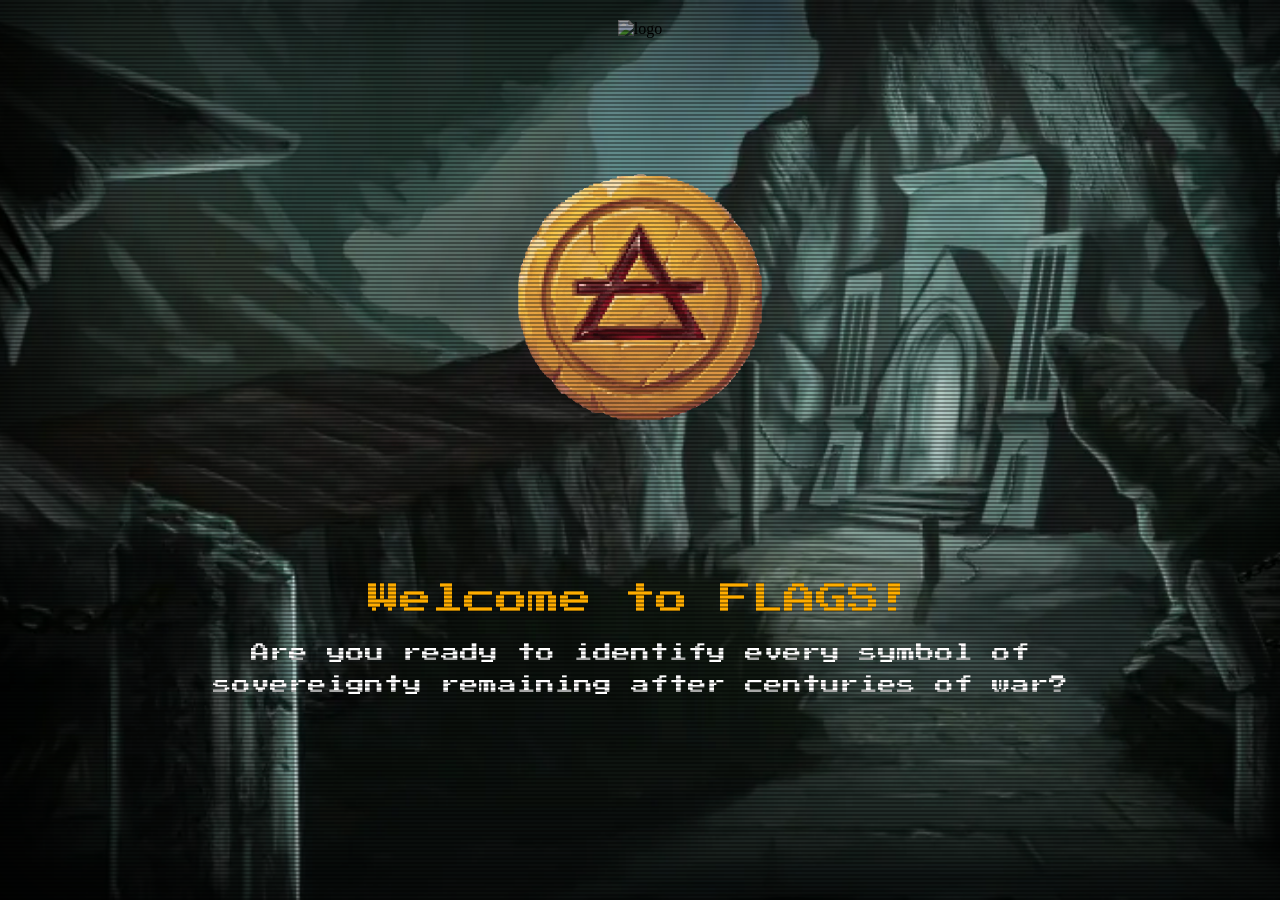
==== index.html @ c5f0dba3 "First commit" ====
<!DOCTYPE html>
<html lang="en">
<head>
    <meta charset="UTF-8">
    <meta name="viewport" content="width=device-width, initial-scale=1.0">
    <title>FLAGS - Game</title>
    <link rel="stylesheet" href="style.css">
</head>
<body>
    <div class="content-1">
        <header>
            <img src="images/logo.png" alt="logo" class="logo">
        </header>

        <main>
            <a href="game.html">
                <img src="images/coin.webp" alt="earth" class="earth">
            </a>
        </main>

        <footer>
            <h1>
                Welcome to FLAGS!
            </h1>
            <h3>
                Are you ready to identify every symbol of sovereignty remaining after centuries of war?
            </h3>
        </footer>
    </div>
    <div class="efecto-crt"></div>
</body>
</html>
---- style.css ----
@font-face {
    font-family: pixel;
    src: url(fonts/PressStart2P-Regular.ttf);
}


body {
    background-image: url('images/Badlands.webp');
    background-size: cover;
    background-repeat: no-repeat;
    background-position: center;
    background-attachment: fixed; /* Keeps background from scrolling */
    margin: 0;
}

h1 {
    font-family: pixel;
    font-weight: 400;
    color: rgb(255, 174, 0);
    text-align: center;
    

}

h3 {
    font-family: pixel;
    font-weight: 400;
    color: white;
    text-align: center;
    line-height: 2rem;
}

.content-1 {

    width: 90%;
    max-width: 900px;
    margin: 0 auto;
    display: flex;
    flex-direction: column;
    align-items: center;
    padding: 20px 0;
    gap: 110px;
}

.logo {

    width: 300px;

}

.earth {

    width: 300px;
    cursor: pointer;

}
.earth:hover {

    content: url('images/coin-gif.gif');

}
body::after {
    content: "";
    position: fixed;
    top: 0;
    left: 0;
    width: 100vw;
    height: 100vh;
    z-index: 9999;
    pointer-events: none;

    /* Líneas de escaneo clásicas de monitor */
    background: linear-gradient(
        rgba(255, 255, 255, 0) 50%,
        rgba(0, 0, 0, 0.35) 50% /* Contraste ajustado para que se note sobre el espacio */
    );
    background-size: 100% 4px;

    /* Sombra oscura en los bordes para simular el tubo de rayos catódicos */
    box-shadow: inset 0 0 150px rgba(0, 0, 0, 0.95);
    
    /* Efecto de inestabilidad eléctrica del tubo */
    animation: parpadeoCRT 0.15s infinite;
}

@keyframes parpadeoCRT {
    0% { opacity: 0.99; }
    50% { opacity: 0.95; }
    100% { opacity: 1; }
}
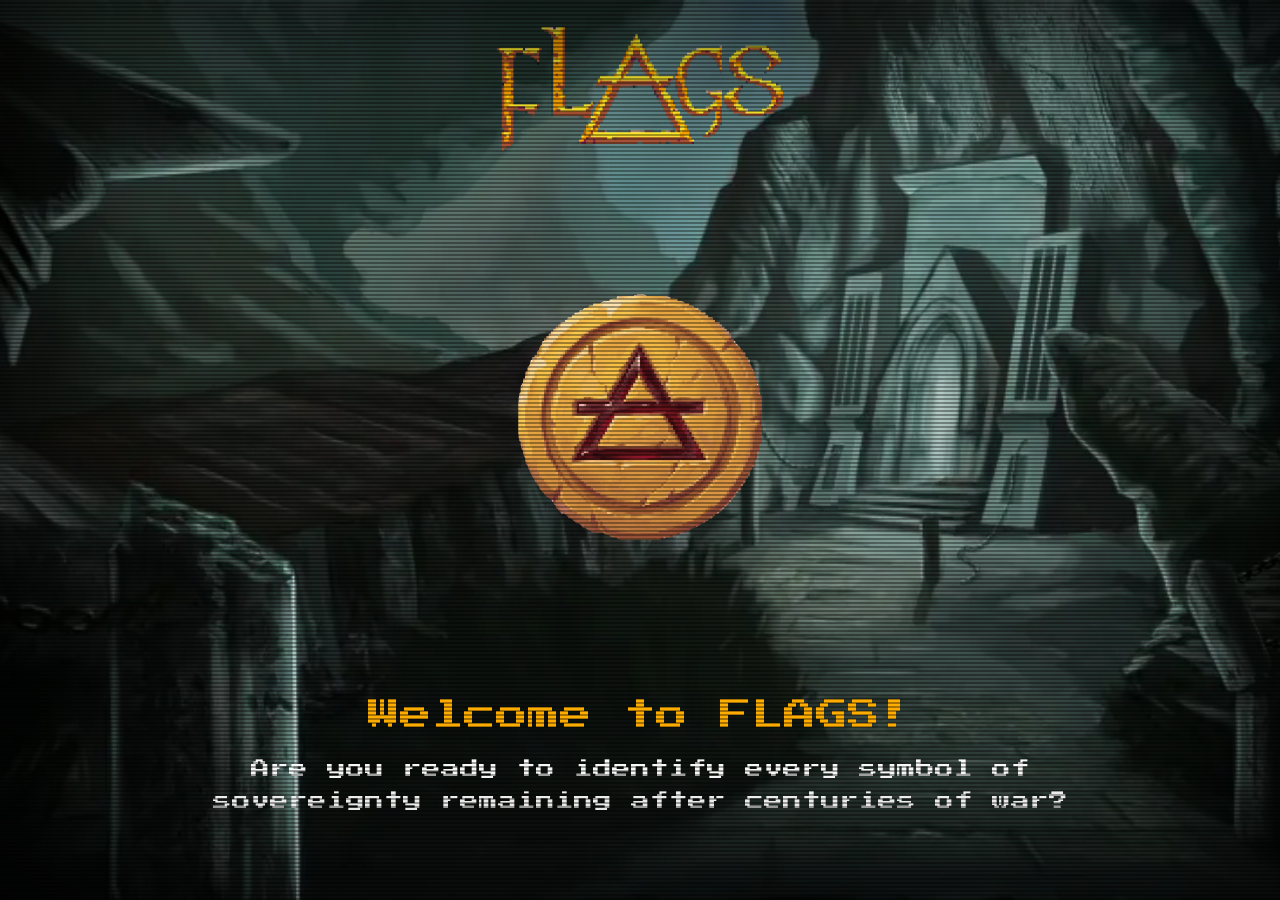
==== commit b985ee76: "refactor: reorganize html/css logic and remove redundant code Optimized execution order and parents " ====
--- a/index.html
+++ b/index.html
@@ -7,25 +7,31 @@
     <link rel="stylesheet" href="style.css">
 </head>
 <body>
-    <div class="content-1">
+    <div class="content">
+
         <header>
-            <img src="images/logo.png" alt="logo" class="logo">
+            <img src="images/logo.webp" alt="logo" class="logo">
         </header>
 
         <main>
+
             <a href="game.html">
-                <img src="images/coin.webp" alt="earth" class="earth">
+                <img src="images/coin.webp" alt="coin" class="coin">
             </a>
+
         </main>
 
         <footer>
+
             <h1>
                 Welcome to FLAGS!
             </h1>
             <h3>
                 Are you ready to identify every symbol of sovereignty remaining after centuries of war?
             </h3>
+            
         </footer>
+
     </div>
     <div class="efecto-crt"></div>
 </body>
--- a/style.css
+++ b/style.css
@@ -3,6 +3,11 @@
     src: url(fonts/PressStart2P-Regular.ttf);
 }
 
+@keyframes flicker {
+    0% { opacity: 0.99; }
+    50% { opacity: 0.95; }
+    100% { opacity: 1; }
+}
 
 body {
     background-image: url('images/Badlands.webp');
@@ -11,53 +16,48 @@
     background-position: center;
     background-attachment: fixed; /* Keeps background from scrolling */
     margin: 0;
-}
+    font-family: pixel;
 
-h1 {
-    font-family: pixel;
-    font-weight: 400;
-    color: rgb(255, 174, 0);
-    text-align: center;
+    .content {
+        width: 90%;
+        max-width: 900px;
+        margin: 0 auto;
+        display: flex;
+        flex-direction: column;
+        align-items: center;
+        padding: 20px 0;
+        gap: 110px;
+
+        header{
+            .logo {
+                width: 300px;
+            }
+        }
+        main{
+            .coin {
+                width: 300px;
+                cursor: pointer;
+
+                &:hover {
+                    content: url('images/coin-gif.gif');
+                }
+            }
+        }
+        footer{
+            h1 {
+                font-weight: 400;
+                color: rgb(255, 174, 0);
+                text-align: center;
+            }
+            h3 {
+                font-weight: 400;
+                color: white;
+                text-align: center;
+                line-height: 2rem;
+            }
+        }
+    }
     
-
-}
-
-h3 {
-    font-family: pixel;
-    font-weight: 400;
-    color: white;
-    text-align: center;
-    line-height: 2rem;
-}
-
-.content-1 {
-
-    width: 90%;
-    max-width: 900px;
-    margin: 0 auto;
-    display: flex;
-    flex-direction: column;
-    align-items: center;
-    padding: 20px 0;
-    gap: 110px;
-}
-
-.logo {
-
-    width: 300px;
-
-}
-
-.earth {
-
-    width: 300px;
-    cursor: pointer;
-
-}
-.earth:hover {
-
-    content: url('images/coin-gif.gif');
-
 }
 body::after {
     content: "";
@@ -68,23 +68,11 @@
     height: 100vh;
     z-index: 9999;
     pointer-events: none;
-
-    /* Líneas de escaneo clásicas de monitor */
     background: linear-gradient(
         rgba(255, 255, 255, 0) 50%,
-        rgba(0, 0, 0, 0.35) 50% /* Contraste ajustado para que se note sobre el espacio */
+        rgba(0, 0, 0, 0.35) 50%
     );
     background-size: 100% 4px;
-
-    /* Sombra oscura en los bordes para simular el tubo de rayos catódicos */
     box-shadow: inset 0 0 150px rgba(0, 0, 0, 0.95);
-    
-    /* Efecto de inestabilidad eléctrica del tubo */
-    animation: parpadeoCRT 0.15s infinite;
-}
-
-@keyframes parpadeoCRT {
-    0% { opacity: 0.99; }
-    50% { opacity: 0.95; }
-    100% { opacity: 1; }
+    animation: flicker 0.15s infinite;
 }
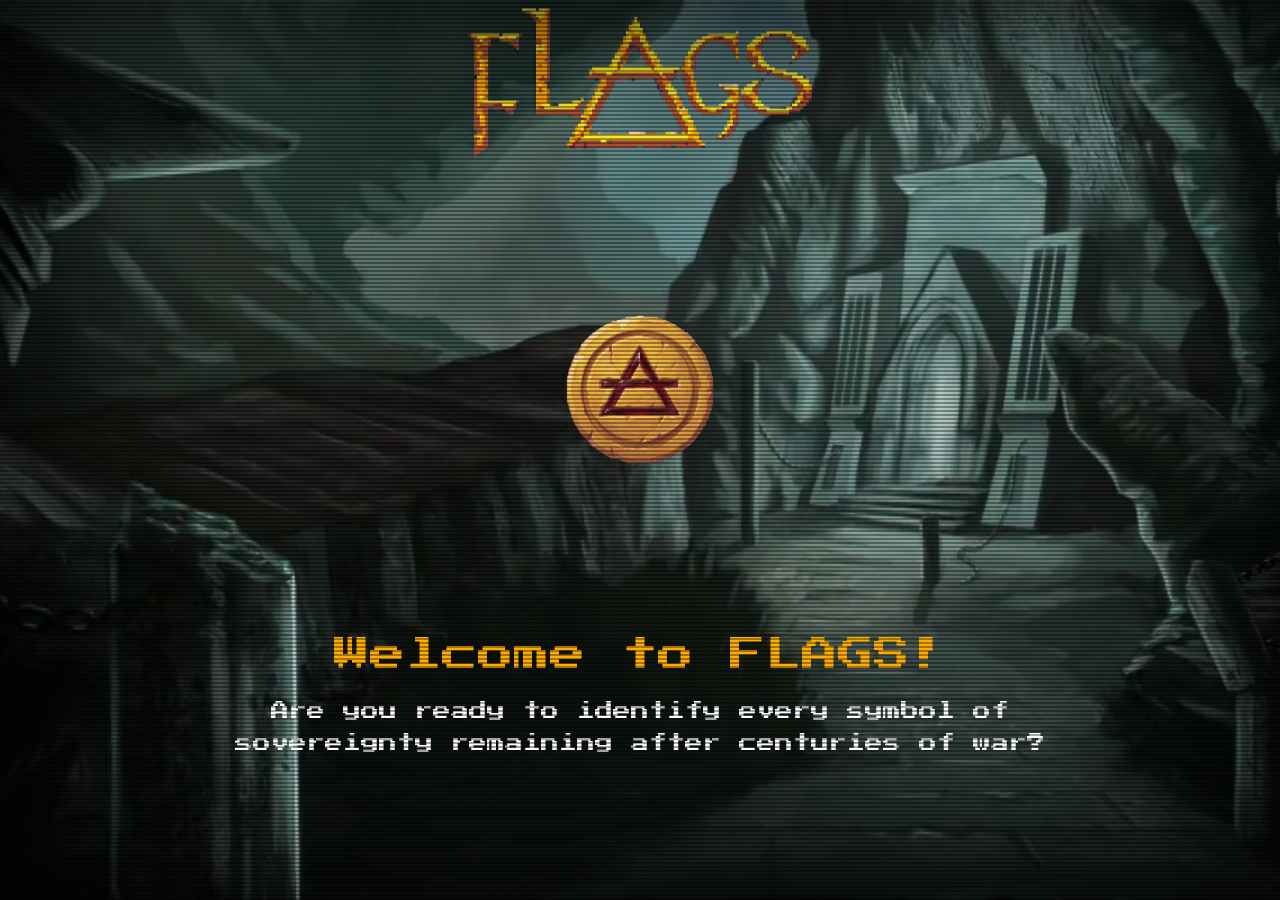
==== commit 75242499: "feat: Responsive Interface, minor bug fixes" ====
--- a/index.html
+++ b/index.html
@@ -3,7 +3,8 @@
 <head>
     <meta charset="UTF-8">
     <meta name="viewport" content="width=device-width, initial-scale=1.0">
-    <title>FLAGS - Game</title>
+    <title>FLAGS - Welcome</title>
+    <link rel="icon" type="ico" href="images/fav.ico">
     <link rel="stylesheet" href="style.css">
 </head>
 <body>
--- a/style.css
+++ b/style.css
@@ -14,9 +14,10 @@
     background-size: cover;
     background-repeat: no-repeat;
     background-position: center;
-    background-attachment: fixed; /* Keeps background from scrolling */
+    background-attachment: fixed;
     margin: 0;
     font-family: pixel;
+    overflow: hidden;
 
     .content {
         width: 90%;
@@ -25,19 +26,17 @@
         display: flex;
         flex-direction: column;
         align-items: center;
-        padding: 20px 0;
-        gap: 110px;
 
         header{
             .logo {
-                width: 300px;
+                width: 40vh;
             }
         }
         main{
             .coin {
-                width: 300px;
+                width: 20vh;
                 cursor: pointer;
-
+                padding: 15vmin;
                 &:hover {
                     content: url('images/coin-gif.gif');
                 }
@@ -48,12 +47,15 @@
                 font-weight: 400;
                 color: rgb(255, 174, 0);
                 text-align: center;
+                line-height: 2rem;
+                font-size: 4vh;
             }
             h3 {
                 font-weight: 400;
                 color: white;
                 text-align: center;
                 line-height: 2rem;
+                font-size: 2vh;
             }
         }
     }
